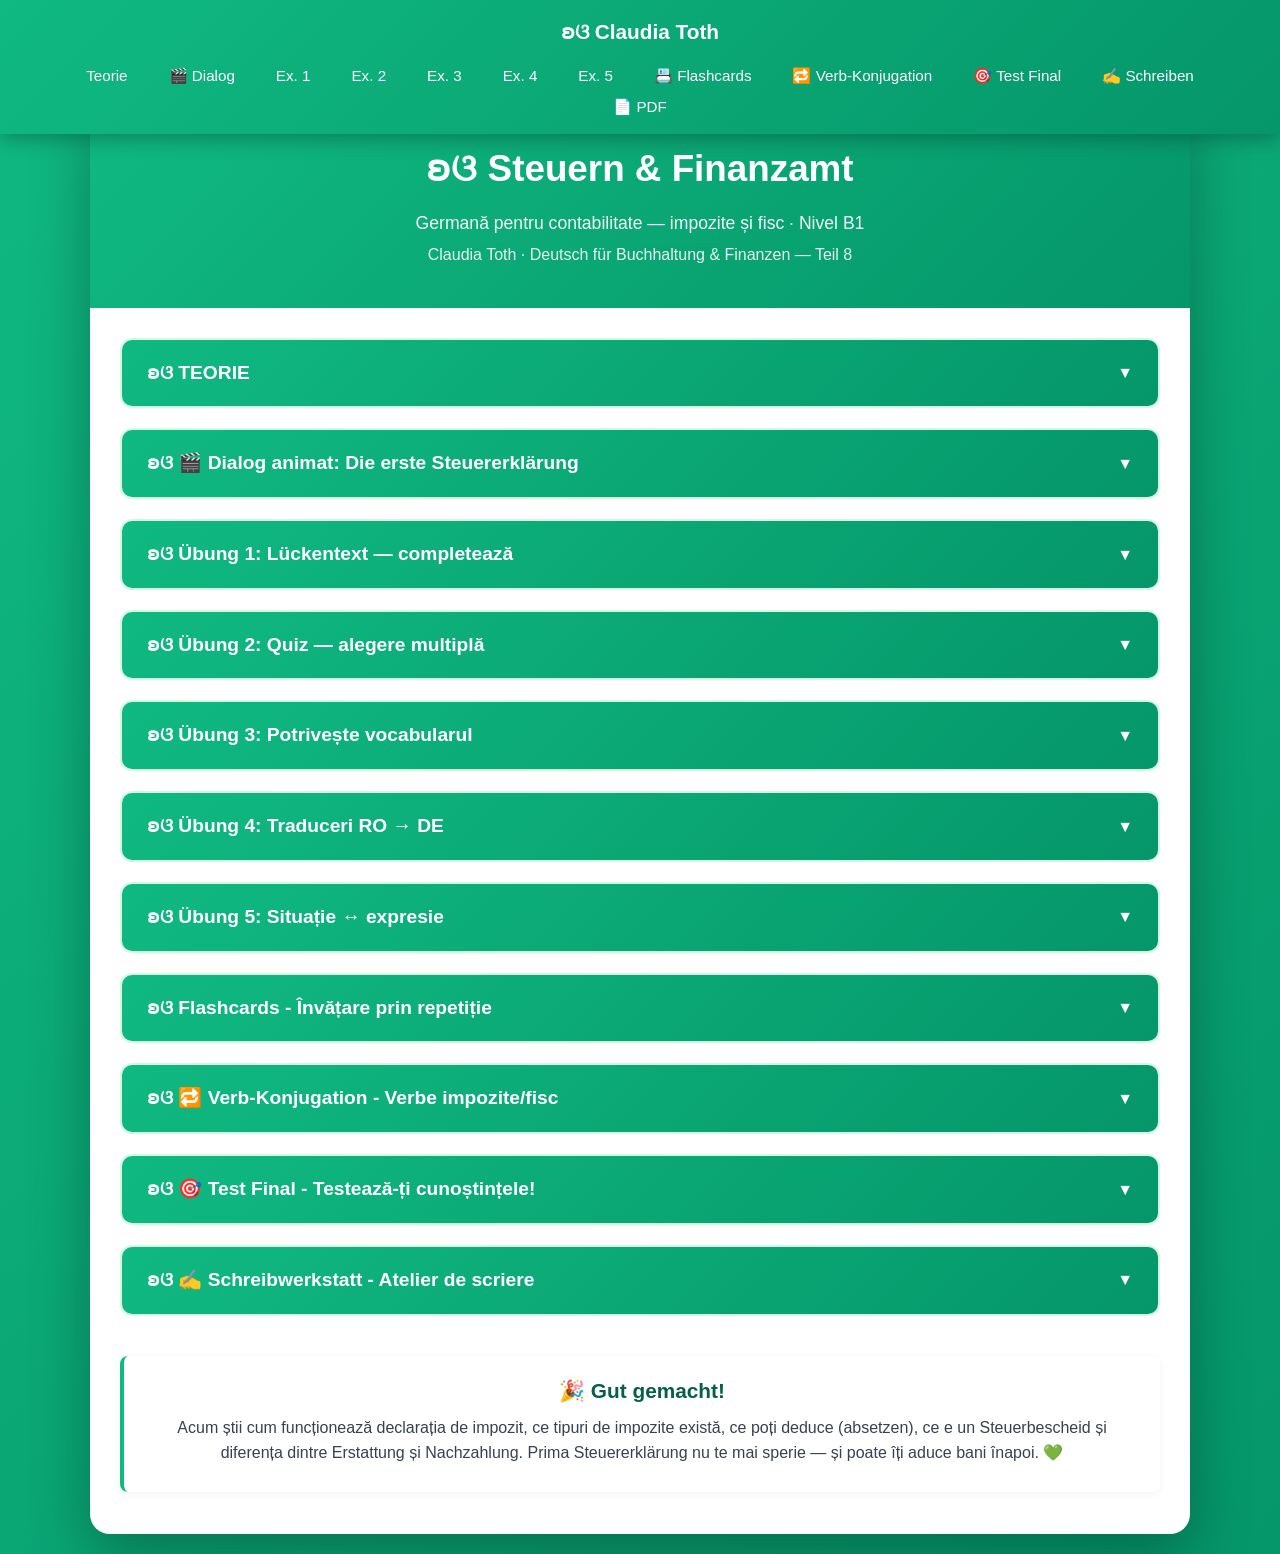
==== index.html @ e0643687 "Buchhaltung Teil 8 — Steuern & Finanzamt (B1) Impozite și fisc: Steuererklärung, Einkommensteuer, Um" ====
<!DOCTYPE html>
<html lang="ro">
<head>
    <meta charset="UTF-8">
    <meta name="robots" content="noindex, nofollow">
    <meta name="viewport" content="width=device-width, initial-scale=1.0">
    <title>Steuern & Finanzamt — germană pentru contabilitate · B1</title>
    <meta property="og:title" content="Buchhaltung Teil 8 — Steuern & Finanzamt">
    <meta property="og:description" content="Germană pentru impozite și fisc: Steuererklärung, Einkommensteuer, Steuerbescheid, Erstattung/Nachzahlung, absetzen + dialog animat la consilierul fiscal. Nivel B1.">
    <meta property="og:type" content="website">
    <link rel="stylesheet" href="styles.css">
</head>
<body>
    <nav class="navbar">
        <a href="#top" class="navbar-logo">ʚଓ Claudia Toth</a>
        <ul class="navbar-menu">
            <li><a href="#teorie" onclick="openSection(0)">Teorie</a></li>
            <li><a href="#dialog" onclick="openSection(1)">🎬 Dialog</a></li>
            <li><a href="#ex1" onclick="openSection(2)">Ex. 1</a></li>
            <li><a href="#ex2" onclick="openSection(3)">Ex. 2</a></li>
            <li><a href="#ex3" onclick="openSection(4)">Ex. 3</a></li>
            <li><a href="#ex4" onclick="openSection(5)">Ex. 4</a></li>
            <li><a href="#ex5" onclick="openSection(6)">Ex. 5</a></li>
            <li><a href="#flashcards" onclick="openSection(7)">📇 Flashcards</a></li>
            <li><a href="#verbs" onclick="openSection(8)">🔁 Verb-Konjugation</a></li>
            <li><a href="#final-test" onclick="openSection(9)">🎯 Test Final</a></li>
            <li><a href="#schreiben" onclick="openSection(10)">✍️ Schreiben</a></li>
            <li><a href="curs-buchhaltung-8-steuern-finanzamt.pdf" download>📄 PDF</a></li>
        </ul>
    </nav>

    <div class="container" id="top">
        <div class="header">
            <h1>ʚଓ Steuern & Finanzamt</h1>
            <p class="subtitle">Germană pentru contabilitate — impozite și fisc · Nivel B1</p>
            <p>Claudia Toth · Deutsch für Buchhaltung & Finanzen — Teil 8</p>
        </div>

        <div class="content">
            <div class="section" id="teorie">
                <div class="section-header" onclick="toggleMainSection(0)"><h3>ʚଓ TEORIE</h3><span class="arrow">▼</span></div>
                <div class="section-content" id="main-section-0"><div id="theory-container"></div></div>
            </div>

            <div class="section" id="dialog">
                <div class="section-header" onclick="toggleMainSection(1)"><h3>ʚଓ 🎬 Dialog animat: Die erste Steuererklärung</h3><span class="arrow">▼</span></div>
                <div class="section-content" id="main-section-1">
                    <p style="margin-bottom:14px;"><em>Apasă ▶️ Pornește. Andreea face prima ei declarație de impozit și merge la consiliera fiscală. Frau Vogel îi explică ce poate deduce și ce urmează. Reascultă orice replică cu 🔁.</em></p>
                    <div id="dialog1-container"></div>
                </div>
            </div>

            <div class="section" id="ex1">
                <div class="section-header" onclick="toggleMainSection(2)"><h3>ʚଓ Übung 1: Lückentext — completează</h3><span class="arrow">▼</span></div>
                <div class="section-content" id="main-section-2">
                    <div id="ex1-container"></div>
                    <div class="btn-container"><button class="btn btn-check" onclick="checkExercise(1)">✓ Verifica</button><button class="btn btn-reset" onclick="resetExercise(1)">↻ Reseteaza</button></div>
                    <div class="score" id="score-1"></div>
                </div>
            </div>

            <div class="section" id="ex2">
                <div class="section-header" onclick="toggleMainSection(3)"><h3>ʚଓ Übung 2: Quiz — alegere multiplă</h3><span class="arrow">▼</span></div>
                <div class="section-content" id="main-section-3">
                    <div id="ex2-container"></div>
                    <div class="btn-container"><button class="btn btn-check" onclick="checkExercise(2)">✓ Verifica</button><button class="btn btn-reset" onclick="resetExercise(2)">↻ Reseteaza</button></div>
                    <div class="score" id="score-2"></div>
                </div>
            </div>

            <div class="section" id="ex3">
                <div class="section-header" onclick="toggleMainSection(4)"><h3>ʚଓ Übung 3: Potrivește vocabularul</h3><span class="arrow">▼</span></div>
                <div class="section-content" id="main-section-4">
                    <div id="ex3-container"></div>
                    <div class="btn-container"><button class="btn btn-check" onclick="checkExercise(3)">✓ Verifica</button><button class="btn btn-reset" onclick="resetExercise(3)">↻ Reseteaza</button></div>
                    <div class="score" id="score-3"></div>
                </div>
            </div>

            <div class="section" id="ex4">
                <div class="section-header" onclick="toggleMainSection(5)"><h3>ʚଓ Übung 4: Traduceri RO → DE</h3><span class="arrow">▼</span></div>
                <div class="section-content" id="main-section-5">
                    <div id="ex4-container"></div>
                    <div class="btn-container"><button class="btn btn-check" onclick="checkExercise(4)">✓ Verifica</button><button class="btn btn-reset" onclick="resetExercise(4)">↻ Reseteaza</button></div>
                    <div class="score" id="score-4"></div>
                </div>
            </div>

            <div class="section" id="ex5">
                <div class="section-header" onclick="toggleMainSection(6)"><h3>ʚଓ Übung 5: Situație ↔ expresie</h3><span class="arrow">▼</span></div>
                <div class="section-content" id="main-section-6">
                    <div id="ex5-container"></div>
                    <div class="btn-container"><button class="btn btn-check" onclick="checkExercise(5)">✓ Verifica</button><button class="btn btn-reset" onclick="resetExercise(5)">↻ Reseteaza</button></div>
                    <div class="score" id="score-5"></div>
                </div>
            </div>

            <div class="section" id="flashcards">
                <div class="section-header" onclick="toggleMainSection(7)"><h3>ʚଓ Flashcards - Învățare prin repetiție</h3><span class="arrow">▼</span></div>
                <div class="section-content" id="main-section-7"><div id="flashcards-container"></div></div>
            </div>

            <div class="section" id="verbs">
                <div class="section-header" onclick="toggleMainSection(8)"><h3>ʚଓ 🔁 Verb-Konjugation - Verbe impozite/fisc</h3><span class="arrow">▼</span></div>
                <div class="section-content" id="main-section-8"><div id="verbs-container"></div></div>
            </div>

            <div class="section" id="final-test">
                <div class="section-header" onclick="toggleMainSection(9)"><h3>ʚଓ 🎯 Test Final - Testează-ți cunoștințele!</h3><span class="arrow">▼</span></div>
                <div class="section-content" id="main-section-9"><div id="final-test-container"></div></div>
            </div>

            <div class="section" id="schreiben">
                <div class="section-header" onclick="toggleMainSection(10)"><h3>ʚଓ ✍️ Schreibwerkstatt - Atelier de scriere</h3><span class="arrow">▼</span></div>
                <div class="section-content" id="main-section-10">
                    <div class="exercise-instruction">
                        <strong>✍️ Sarcina de scriere:</strong> Scrie un text scurt (aprox. <strong>40-60 de cuvinte</strong>) — descrie cum faci (sau ai face) prima ta declarație de impozit în Germania, sau ce întrebări ai pentru consilierul fiscal. Folosește <strong>minimum 6 cuvinte</strong> din lecție.
                    </div>
                    <div class="theory-box" style="background:#f0fdf4;">
                        <h4>💡 Răspunde la întrebările (Leitfragen):</h4>
                        <ul style="margin:6px 0 0 18px; line-height:1.7;">
                            <li>📝 <strong>Machen Sie eine Steuererklärung?</strong> (Faci o declarație de impozit?)</li>
                            <li>📉 <strong>Was möchten Sie absetzen?</strong> (Ce vrei să deduci? — Fahrtkosten, Fortbildung)</li>
                            <li>📅 <strong>Bis wann ist die Frist?</strong> (Până când e termenul?)</li>
                            <li>💶 <strong>Erwarten Sie eine Erstattung oder eine Nachzahlung?</strong> (Aștepți rambursare sau plată?)</li>
                            <li>👩‍💼 <strong>Brauchen Sie einen Steuerberater?</strong> (Ai nevoie de un consilier fiscal?)</li>
                        </ul>
                    </div>
                    <div class="theory-box" style="background:#fffbeb; border-left:4px solid #f59e0b;">
                        <h4>📝 Model (ca să-ți fie mai ușor):</h4>
                        <p class="de" style="color:#065f46;"><em>Dieses Jahr mache ich zum ersten Mal eine Steuererklärung. Ich möchte die Fahrtkosten zur Arbeit und eine Fortbildung von der Steuer absetzen. Dafür habe ich alle Belege gesammelt. Die Frist ist der 31. Juli. Ich gebe die Erklärung beim Finanzamt ab. Ich hoffe, ich bekomme eine Erstattung und keine Nachzahlung. Wenn es kompliziert wird, frage ich einen Steuerberater.</em></p>
                        <p class="ro" style="color:#6b7280; font-style:italic;">(Anul acesta fac pentru prima dată o declarație de impozit. Vreau să deduc costurile de drum la muncă și un curs de perfecționare. Pentru asta am strâns toate documentele. Termenul e 31 iulie. Depun declarația la fisc. Sper să primesc o rambursare și nu o plată suplimentară. Dacă devine complicat, întreb un consilier fiscal.)</p>
                    </div>
                    <div style="text-align:center; margin-top:22px;">
                        <p style="color:#047857; margin-bottom:14px; font-size:1rem;">Când ești gata, trimite-mi textul tău prin formular. Îl citesc și îți dau feedback personalizat. 🦋</p>
                        <a href="https://forms.gle/iBwxTRrkZoEHW1z28" target="_blank" rel="noopener noreferrer" style="display:inline-block; background:#10B981; color:white; padding:14px 32px; border-radius:10px; text-decoration:none; font-weight:bold; font-size:1.05rem; box-shadow:0 2px 6px rgba(16,185,129,0.3);">✍️ Trimite textul tău →</a>
                    </div>
                </div>
            </div>

            <div class="theory-box" style="text-align: center; margin-top: 40px;">
                <p style="font-size: 1.3rem; font-weight: bold; color: #065f46;">🎉 Gut gemacht!</p>
                <p>Acum știi cum funcționează declarația de impozit, ce tipuri de impozite există, ce poți deduce (absetzen), ce e un Steuerbescheid și diferența dintre Erstattung și Nachzahlung. Prima Steuererklärung nu te mai sperie — și poate îți aduce bani înapoi. 💚</p>
            </div>
        </div>
    </div>

    <script src="theory.js"></script>
    <script src="dialogs.js?v=1"></script>
    <script src="exercises.js"></script>
    <script src="flashcards.js"></script>
    <script src="verbs.js"></script>
    <script src="final-test.js"></script>
    <script src="main.js"></script>
</body>
</html>
---- styles.css ----
/* ============================================
   CLAUDIA TOTH - NOMEN-VERB-VERBINDUNGEN
   Design verde profesional · Mobile responsive
   ============================================ */

* {
    margin: 0;
    padding: 0;
    box-sizing: border-box;
}

body {
    font-family: 'Segoe UI', Tahoma, Geneva, Verdana, sans-serif;
    background: linear-gradient(135deg, #10b981 0%, #059669 100%);
    line-height: 1.6;
    padding: 0;
    padding-top: 80px;
    min-height: 100vh;
    color: #374151;
}

/* ============================================
   NAVIGATION BAR
   ============================================ */
.navbar {
    position: fixed;
    top: 0;
    left: 0;
    right: 0;
    background: linear-gradient(135deg, #10b981 0%, #059669 100%);
    padding: 15px 30px;
    box-shadow: 0 4px 20px rgba(0,0,0,0.3);
    z-index: 1000;
    display: flex;
    flex-direction: column;
    gap: 15px;
    align-items: center;
    justify-content: center;
}

.navbar-logo {
    color: white;
    font-size: 1.3rem;
    font-weight: bold;
    text-decoration: none;
}

.navbar-menu {
    display: flex;
    gap: 5px;
    list-style: none;
    align-items: center;
    flex-wrap: wrap;
    justify-content: center;
}

.navbar-menu a {
    color: white;
    text-decoration: none;
    padding: 10px 18px;
    border-radius: 8px;
    transition: all 0.3s;
    font-size: 0.95rem;
    font-weight: 500;
}

.navbar-menu a:hover {
    background: rgba(255,255,255,0.2);
    transform: translateY(-2px);
}

/* ============================================
   CONTAINER PRINCIPAL
   ============================================ */
.container {
    max-width: 1100px;
    margin: 20px auto;
    background: white;
    border-radius: 20px;
    box-shadow: 0 20px 60px rgba(0,0,0,0.3);
    overflow: hidden;
}

.header {
    background: linear-gradient(135deg, #10b981 0%, #059669 100%);
    color: white;
    padding: 40px 30px;
    text-align: center;
}

.header h1 {
    font-size: 2.3rem;
    margin-bottom: 10px;
}

.header .subtitle {
    font-size: 1.1rem;
    opacity: 0.95;
    margin-bottom: 5px;
}

.header p {
    font-size: 1rem;
    opacity: 0.9;
}

.content {
    padding: 30px;
}

/* ============================================
   SECȚIUNI (Teorie + Exerciții)
   ============================================ */
.section {
    margin-bottom: 20px;
    scroll-margin-top: 100px;
    border-radius: 12px;
    overflow: hidden;
    border: 2px solid #d1fae5;
}

.section-header {
    background: linear-gradient(135deg, #10b981 0%, #059669 100%);
    color: white;
    padding: 18px 25px;
    cursor: pointer;
    display: flex;
    justify-content: space-between;
    align-items: center;
    transition: all 0.3s;
}

.section-header:hover {
    background: linear-gradient(135deg, #059669 0%, #047857 100%);
}

.section-header h3 {
    font-size: 1.2rem;
}

.arrow {
    transition: transform 0.3s;
    font-size: 1rem;
}

.arrow.rotated {
    transform: rotate(180deg);
}

.section-content {
    display: none;
    padding: 25px;
    background: #f0fdf4;
}

.section-content.active {
    display: block;
    animation: fadeIn 0.4s ease-in-out;
}

@keyframes fadeIn {
    from { opacity: 0; transform: translateY(-5px); }
    to { opacity: 1; transform: translateY(0); }
}

/* ============================================
   SUB-SECȚIUNI (în Teorie)
   ============================================ */
.sub-section {
    margin-bottom: 12px;
    border-radius: 10px;
    overflow: hidden;
    border: 1px solid #a7f3d0;
    background: white;
}

.sub-section-header {
    background: #d1fae5;
    color: #065f46;
    padding: 12px 18px;
    cursor: pointer;
    display: flex;
    justify-content: space-between;
    align-items: center;
    font-weight: 600;
    transition: background 0.3s;
    gap: 10px;
}

.sub-section-header > span:first-child {
    flex: 1;
}

.sub-section-header:hover {
    background: #a7f3d0;
}

/* ============================================
   AUDIO PLAYER (Play / Stop la fiecare subtitlu)
   ============================================ */
.audio-player {
    display: flex;
    align-items: center;
}

.audio-btn {
    background: #10b981;
    color: white;
    border: none;
    width: 36px;
    height: 36px;
    border-radius: 50%;
    cursor: pointer;
    font-size: 0.9rem;
    transition: all 0.3s;
    display: flex;
    align-items: center;
    justify-content: center;
    padding: 0;
    box-shadow: 0 2px 6px rgba(16, 185, 129, 0.3);
}

.audio-btn:hover {
    background: #059669;
    transform: scale(1.1);
    box-shadow: 0 4px 10px rgba(16, 185, 129, 0.5);
}

.audio-btn:active {
    transform: scale(0.95);
}

.lesson-audio {
    display: flex;
    align-items: center;
    gap: 12px;
    margin-bottom: 18px;
    padding: 10px 14px;
    background: #f0fdf4;
    border-left: 4px solid #10b981;
    border-radius: 6px;
}

.lesson-audio-label {
    color: #065f46;
    font-weight: 600;
    font-size: 0.95rem;
}

.sub-arrow {
    transition: transform 0.3s;
}

.sub-arrow.rotated {
    transform: rotate(180deg);
}

.sub-section-content {
    display: none;
    padding: 18px;
    background: white;
}

.sub-section-content.active {
    display: block;
}

/* ============================================
   THEORY BOX
   ============================================ */
.theory-box {
    background: white;
    border-left: 4px solid #10b981;
    padding: 18px 22px;
    margin: 12px 0;
    border-radius: 8px;
    box-shadow: 0 2px 8px rgba(0,0,0,0.05);
}

.theory-box h4 {
    color: #065f46;
    margin-bottom: 10px;
    font-size: 1.1rem;
}

.theory-box p {
    margin-bottom: 8px;
}

.theory-box ul {
    margin-left: 20px;
    margin-top: 8px;
}

.theory-box li {
    margin-bottom: 6px;
}

/* Exemple în context */
.example-box {
    background: #ecfdf5;
    border: 1px dashed #10b981;
    padding: 12px 16px;
    border-radius: 8px;
    margin: 10px 0;
    font-style: italic;
}

.example-box .de {
    color: #065f46;
    font-weight: 600;
    font-style: normal;
}

.example-box .ro {
    color: #6b7280;
    font-size: 0.95rem;
    margin-top: 4px;
}

/* Tabele teorie */
.theory-table {
    width: 100%;
    border-collapse: collapse;
    margin: 12px 0;
    background: white;
    border-radius: 8px;
    overflow: hidden;
    box-shadow: 0 2px 6px rgba(0,0,0,0.05);
}

.theory-table th {
    background: #10b981;
    color: white;
    padding: 12px;
    text-align: left;
    font-weight: 600;
}

.theory-table td {
    padding: 10px 12px;
    border-bottom: 1px solid #d1fae5;
}

.theory-table tr:last-child td {
    border-bottom: none;
}

.theory-table tr:nth-child(even) {
    background: #f0fdf4;
}

.theory-table .verb {
    color: #059669;
    font-weight: bold;
}

.theory-table .nomen {
    color: #065f46;
    font-weight: 600;
}

.theory-table .ro-text {
    color: #6b7280;
    font-style: italic;
    font-size: 0.95rem;
}

/* ============================================
   EXERCIȚII
   ============================================ */
.exercise-instruction {
    background: #fffbeb;
    border-left: 4px solid #f59e0b;
    padding: 12px 18px;
    margin-bottom: 18px;
    border-radius: 8px;
    color: #78350f;
}

.exercise-item {
    background: white;
    padding: 15px 18px;
    margin-bottom: 12px;
    border-radius: 10px;
    display: flex;
    align-items: flex-start;
    gap: 12px;
    flex-wrap: wrap;
    box-shadow: 0 2px 6px rgba(0,0,0,0.05);
}

.exercise-number {
    background: #10b981;
    color: white;
    width: 30px;
    height: 30px;
    border-radius: 50%;
    display: flex;
    align-items: center;
    justify-content: center;
    font-weight: bold;
    flex-shrink: 0;
    font-size: 0.9rem;
}

.input-group {
    flex: 1;
    min-width: 200px;
    display: flex;
    flex-direction: column;
    gap: 6px;
}

.input-group label {
    color: #374151;
    font-size: 1rem;
    line-height: 1.5;
}

.input-group .nomen-highlight {
    color: #065f46;
    font-weight: bold;
    background: #d1fae5;
    padding: 2px 8px;
    border-radius: 5px;
}

.input-group input[type="text"],
.input-group select {
    padding: 10px 14px;
    border: 2px solid #d1fae5;
    border-radius: 8px;
    font-size: 1rem;
    font-family: inherit;
    transition: all 0.3s;
    background: white;
}

.input-group input[type="text"]:focus,
.input-group select:focus {
    outline: none;
    border-color: #10b981;
    box-shadow: 0 0 0 3px rgba(16, 185, 129, 0.15);
}

/* Multiple choice */
.mc-options {
    display: flex;
    flex-direction: column;
    gap: 8px;
    margin-top: 8px;
}

.mc-option {
    display: flex;
    align-items: center;
    gap: 10px;
    padding: 8px 12px;
    border-radius: 8px;
    transition: background 0.2s;
    cursor: pointer;
}

.mc-option:hover {
    background: #f0fdf4;
}

.mc-option input[type="radio"] {
    cursor: pointer;
    width: 18px;
    height: 18px;
    accent-color: #10b981;
}

.mc-option label {
    cursor: pointer;
    flex: 1;
}

/* Feedback */
.feedback {
    width: 100%;
    margin-top: 8px;
    padding: 0;
    font-size: 0.95rem;
    border-radius: 6px;
    transition: all 0.3s;
}

.feedback.correct {
    background: #d1fae5;
    color: #065f46;
    padding: 10px 14px;
    border-left: 3px solid #10b981;
}

.feedback.incorrect {
    background: #fee2e2;
    color: #991b1b;
    padding: 10px 14px;
    border-left: 3px solid #ef4444;
}

.feedback.correct::before {
    content: "✓ Richtig! ";
    font-weight: bold;
}

.feedback.incorrect::before {
    content: "✗ Falsch. ";
    font-weight: bold;
}

/* ============================================
   BUTOANE
   ============================================ */
.btn-container {
    display: flex;
    gap: 15px;
    justify-content: center;
    margin: 30px 0;
    flex-wrap: wrap;
}

.btn {
    padding: 14px 32px;
    border: none;
    border-radius: 10px;
    font-size: 1rem;
    font-weight: 600;
    cursor: pointer;
    transition: all 0.3s;
    font-family: inherit;
}

.btn-check {
    background: linear-gradient(135deg, #10b981 0%, #059669 100%);
    color: white;
}

.btn-check:hover {
    transform: translateY(-2px);
    box-shadow: 0 8px 20px rgba(16, 185, 129, 0.4);
}

.btn-reset {
    background: #6b7280;
    color: white;
}

.btn-reset:hover {
    background: #4b5563;
    transform: translateY(-2px);
    box-shadow: 0 8px 20px rgba(107, 114, 128, 0.4);
}

/* ============================================
   SCOR
   ============================================ */
.score {
    display: none;
    background: linear-gradient(135deg, #10b981 0%, #059669 100%);
    color: white;
    padding: 25px;
    border-radius: 12px;
    text-align: center;
    margin: 20px 0;
    scroll-margin-top: 100px;
}

.score.show {
    display: block;
    animation: fadeIn 0.5s;
}

.score-value {
    font-size: 2rem;
    font-weight: bold;
    margin-bottom: 10px;
}

.score-message {
    font-size: 1.1rem;
}

/* ============================================
   FLASHCARDS
   ============================================ */
.flashcard-counter {
    text-align: center;
    margin-bottom: 15px;
    color: #065f46;
    font-weight: 600;
}

.flashcard {
    background: white;
    border-radius: 16px;
    padding: 50px 30px;
    min-height: 220px;
    display: flex;
    align-items: center;
    justify-content: center;
    text-align: center;
    cursor: pointer;
    box-shadow: 0 4px 15px rgba(0,0,0,0.1);
    transition: transform 0.3s;
    position: relative;
    border: 3px solid #10b981;
}

.flashcard:hover {
    transform: scale(1.02);
}

.flashcard-content {
    width: 100%;
}

.flashcard .de {
    font-size: 1.8rem;
    color: #065f46;
    font-weight: bold;
    margin-bottom: 10px;
}

.flashcard .ro {
    font-size: 1.2rem;
    color: #6b7280;
    font-style: italic;
    display: none;
}

.flashcard.flipped .ro {
    display: block;
    animation: fadeIn 0.3s;
}

.flashcard-hint {
    position: absolute;
    bottom: 12px;
    left: 0;
    right: 0;
    color: #9ca3af;
    font-size: 0.85rem;
}

.flashcard-audio-btn {
    position: absolute;
    top: 15px;
    right: 15px;
    background: #10b981;
    color: white;
    border: none;
    width: 40px;
    height: 40px;
    border-radius: 50%;
    font-size: 1.2rem;
    cursor: pointer;
    transition: all 0.3s;
    display: flex;
    align-items: center;
    justify-content: center;
}

.flashcard-audio-btn:hover {
    background: #059669;
    transform: scale(1.1);
}

.flashcard-controls {
    display: flex;
    justify-content: space-between;
    gap: 15px;
    margin-top: 20px;
}

.flashcard-btn {
    flex: 1;
    background: linear-gradient(135deg, #10b981 0%, #059669 100%);
    color: white;
    padding: 12px;
    border: none;
    border-radius: 8px;
    cursor: pointer;
    font-size: 1rem;
    font-weight: 600;
    transition: all 0.3s;
    font-family: inherit;
}

.flashcard-btn:hover {
    transform: translateY(-2px);
    box-shadow: 0 4px 12px rgba(16, 185, 129, 0.4);
}

.flashcard-btn:disabled {
    background: #d1d5db;
    cursor: not-allowed;
    transform: none;
    box-shadow: none;
}

/* ============================================
   MOBILE RESPONSIVE
   ============================================ */
@media (max-width: 768px) {
    body {
        padding: 0;
        padding-top: 140px;
    }

    .navbar {
        padding: 15px;
    }

    .navbar-menu a {
        padding: 8px 12px;
        font-size: 0.85rem;
    }

    .container {
        margin: 10px;
        border-radius: 12px;
    }

    .header h1 {
        font-size: 1.6rem;
    }

    .header .subtitle {
        font-size: 0.95rem;
    }

    .content {
        padding: 15px;
    }

    .section-header h3 {
        font-size: 1rem;
    }

    .exercise-item {
        padding: 12px;
    }

    .input-group {
        min-width: 100%;
    }

    .btn {
        padding: 12px 24px;
        font-size: 0.95rem;
    }

    .flashcard {
        padding: 35px 20px;
        min-height: 180px;
    }

    .flashcard .de {
        font-size: 1.4rem;
    }

    .flashcard .ro {
        font-size: 1rem;
    }

    .theory-table,
    .grammar-table {
        font-size: 0.9rem;
        display: block;
        overflow-x: auto;
        white-space: nowrap;
        -webkit-overflow-scrolling: touch;
        max-width: 100%;
        scrollbar-width: thin;
        scrollbar-color: #f59e0b #fef3c7;
        background-image: linear-gradient(to right, transparent calc(100% - 32px), rgba(245, 158, 11, 0.28) 100%);
        background-attachment: local;
        background-repeat: no-repeat;
    }

    .theory-table::-webkit-scrollbar,
    .grammar-table::-webkit-scrollbar {
        height: 6px;
    }
    .theory-table::-webkit-scrollbar-track,
    .grammar-table::-webkit-scrollbar-track {
        background: #fef3c7;
        border-radius: 3px;
    }
    .theory-table::-webkit-scrollbar-thumb,
    .grammar-table::-webkit-scrollbar-thumb {
        background: #f59e0b;
        border-radius: 3px;
    }

    .theory-table::before,
    .grammar-table::before {
        content: '👈 Glisează lateral pentru toate coloanele 👉';
        display: block;
        background: #fef3c7;
        color: #92400e;
        padding: 6px 10px;
        font-size: 0.72rem;
        text-align: center;
        font-style: italic;
        border-radius: 6px 6px 0 0;
        white-space: nowrap;
        border-bottom: 1px solid #f59e0b;
        position: sticky;
        left: 0;
    }

    .theory-table th,
    .theory-table td,
    .grammar-table th,
    .grammar-table td {
        padding: 8px;
    }
}

/* ============================================
   TRADUCERI ROMÂNĂ sub fiecare propoziție germană
   Permanent vizibile sub tabelele de teorie
   ============================================ */
.ro-translation {
    display: inline-block;
    color: #6b7280;
    font-style: italic;
    font-size: 0.88rem;
    font-weight: normal;
    line-height: 1.4;
    margin-top: 4px;
    padding-left: 8px;
    border-left: 2px solid #fcd34d;
}

/* ============================================
   TEST FINAL - Wizard Style
   ============================================ */

/* Intro section */
.test-intro {
    background: white;
    padding: 30px;
    border-radius: 12px;
    text-align: center;
    box-shadow: 0 2px 8px rgba(0,0,0,0.05);
}

.test-intro h3 {
    color: #065f46;
    font-size: 1.5rem;
    margin-bottom: 15px;
}

.test-intro p {
    color: #374151;
    margin-bottom: 15px;
}

.test-info-list {
    list-style: none;
    padding: 0;
    margin: 20px auto;
    max-width: 500px;
    text-align: left;
}

.test-info-list li {
    padding: 8px 0;
    color: #374151;
}

.btn-large {
    padding: 16px 40px !important;
    font-size: 1.1rem !important;
    margin-top: 15px;
}

/* Wizard - container principal */
.test-wizard {
    background: white;
    padding: 30px;
    border-radius: 12px;
    box-shadow: 0 2px 8px rgba(0,0,0,0.05);
}

/* Progress bar */
.test-progress {
    margin-bottom: 25px;
}

.test-progress-info {
    display: flex;
    justify-content: space-between;
    margin-bottom: 10px;
    font-weight: 600;
    color: #065f46;
    flex-wrap: wrap;
    gap: 10px;
}

.test-progress-bar {
    height: 12px;
    background: #d1fae5;
    border-radius: 6px;
    overflow: hidden;
}

.test-progress-fill {
    height: 100%;
    background: linear-gradient(90deg, #10b981 0%, #059669 100%);
    transition: width 0.4s ease;
    border-radius: 6px;
    box-shadow: 0 0 8px rgba(16, 185, 129, 0.4);
}

/* Întrebarea curentă */
.test-question {
    background: #f0fdf4;
    padding: 25px;
    border-radius: 10px;
    margin-bottom: 20px;
    border: 2px solid #d1fae5;
}

.test-question-label {
    color: #065f46;
    font-weight: 600;
    font-size: 1.05rem;
    margin-bottom: 15px;
}

.test-question-content {
    font-size: 1.15rem;
    color: #374151;
    line-height: 1.8;
    margin-bottom: 12px;
}

.test-blank {
    background: #fef3c7;
    padding: 4px 16px;
    border-radius: 6px;
    border: 2px dashed #f59e0b;
    color: #78350f;
    font-weight: bold;
    margin-right: 8px;
}

.test-translation {
    display: block;
    color: #6b7280;
    font-style: italic;
    margin: 10px 0;
    font-size: 0.95rem;
}

.test-ro-text {
    background: #fff7ed;
    padding: 15px;
    border-radius: 8px;
    border-left: 4px solid #f59e0b;
    color: #78350f;
    font-weight: 500;
}

.test-input {
    width: 100%;
    padding: 12px 16px;
    border: 2px solid #d1fae5;
    border-radius: 8px;
    font-size: 1.05rem;
    font-family: inherit;
    transition: all 0.3s;
    background: white;
    margin-top: 10px;
}

.test-input:focus {
    outline: none;
    border-color: #10b981;
    box-shadow: 0 0 0 3px rgba(16, 185, 129, 0.15);
}

.test-mc {
    margin-top: 15px;
}

.test-mc .mc-option {
    background: white;
    padding: 12px 16px;
    border-radius: 8px;
    margin-bottom: 8px;
    border: 2px solid #d1fae5;
    transition: all 0.2s;
}

.test-mc .mc-option:hover {
    border-color: #10b981;
    background: #f0fdf4;
}

/* Controale wizard */
.test-controls {
    display: flex;
    gap: 12px;
    justify-content: space-between;
    margin-top: 25px;
    flex-wrap: wrap;
}

.btn-secondary {
    background: #6b7280;
    color: white;
}

.btn-secondary:hover {
    background: #4b5563;
    transform: translateY(-2px);
    box-shadow: 0 4px 12px rgba(107, 114, 128, 0.4);
}

.btn:disabled {
    opacity: 0.5;
    cursor: not-allowed;
    transform: none !important;
    box-shadow: none !important;
}

/* Buton ÎNAPOI LA TEORIE */
.btn-back {
    background: linear-gradient(135deg, #6366f1 0%, #4f46e5 100%);
    color: white;
}

.btn-back:hover {
    transform: translateY(-2px);
    box-shadow: 0 8px 20px rgba(99, 102, 241, 0.4);
}

.test-back-top {
    margin-bottom: 20px;
}

/* REZULTATE */
.test-results {
    background: white;
    padding: 30px;
    border-radius: 12px;
    box-shadow: 0 2px 8px rgba(0,0,0,0.05);
}

.test-result-card {
    text-align: center;
    padding: 30px;
    border-radius: 16px;
    margin-bottom: 25px;
}

.test-result-card.passed {
    background: linear-gradient(135deg, #10b981 0%, #059669 100%);
    color: white;
}

.test-result-card.failed {
    background: linear-gradient(135deg, #ef4444 0%, #dc2626 100%);
    color: white;
}

.test-result-emoji {
    font-size: 4rem;
    margin-bottom: 10px;
}

.test-result-badge {
    font-size: 1.3rem;
    font-weight: bold;
    letter-spacing: 2px;
    margin-bottom: 15px;
    opacity: 0.95;
}

.test-result-score {
    font-size: 3rem;
    font-weight: bold;
    margin-bottom: 5px;
}

.test-result-percentage {
    font-size: 2.5rem;
    font-weight: bold;
    margin-bottom: 20px;
    opacity: 0.9;
}

.test-result-message {
    font-size: 1rem;
    line-height: 1.6;
    max-width: 550px;
    margin: 0 auto;
    padding: 0 15px;
}

.pass-mark, .fail-mark {
    margin-top: 20px;
    padding: 12px;
    background: rgba(255,255,255,0.2);
    border-radius: 8px;
    font-weight: 600;
    font-size: 0.95rem;
}

/* Stats categorii */
.test-stats {
    background: #f0fdf4;
    padding: 20px;
    border-radius: 10px;
    margin-bottom: 20px;
    border-left: 4px solid #10b981;
}

.test-stats h4 {
    color: #065f46;
    margin-bottom: 12px;
}

.test-stats ul {
    list-style: none;
    padding: 0;
}

.test-stats li {
    padding: 8px 0;
    border-bottom: 1px solid #d1fae5;
    color: #374151;
}

.test-stats li:last-child {
    border-bottom: none;
}

/* Greșeli */
.test-mistakes {
    background: #fef2f2;
    padding: 20px;
    border-radius: 10px;
    margin-bottom: 20px;
    border-left: 4px solid #ef4444;
}

.test-mistakes h4 {
    color: #991b1b;
    margin-bottom: 15px;
}

.mistake-item {
    background: white;
    padding: 12px 15px;
    border-radius: 8px;
    margin-bottom: 10px;
    line-height: 1.6;
}

/* Acțiuni finale */
.test-final-actions {
    display: flex;
    gap: 15px;
    justify-content: center;
    flex-wrap: wrap;
    margin-top: 25px;
}

/* Mobile responsive pentru test */
@media (max-width: 768px) {
    .test-intro,
    .test-wizard,
    .test-results {
        padding: 20px 15px;
    }
    
    .test-question {
        padding: 18px 15px;
    }
    
    .test-question-content {
        font-size: 1rem;
    }
    
    .test-result-emoji {
        font-size: 3rem;
    }
    
    .test-result-score {
        font-size: 2.2rem;
    }
    
    .test-result-percentage {
        font-size: 1.8rem;
    }
    
    .test-controls {
        flex-direction: column;
    }

    .test-controls .btn {
        width: 100%;
    }
}

/* ============================================
   EX1 - CLICK-MATCH (DE ↔ RO)
   ============================================ */
.dm-board {
    display: grid;
    grid-template-columns: 1fr 1fr;
    gap: 18px;
    margin: 15px 0;
}

.dm-col {
    background: white;
    padding: 14px;
    border-radius: 10px;
    box-shadow: 0 2px 6px rgba(0,0,0,0.05);
    display: flex;
    flex-direction: column;
    gap: 8px;
}

.dm-col-title {
    color: #065f46;
    font-weight: bold;
    margin-bottom: 6px;
    text-align: center;
    font-size: 1rem;
    padding-bottom: 8px;
    border-bottom: 2px solid #d1fae5;
}

.dm-tile {
    padding: 10px 14px;
    background: #f0fdf4;
    border: 2px solid #d1fae5;
    border-radius: 8px;
    cursor: pointer;
    transition: all 0.2s;
    font-weight: 500;
    color: #065f46;
    text-align: center;
}

.dm-tile:hover {
    background: #d1fae5;
    border-color: #10b981;
    transform: translateY(-1px);
}

.dm-tile.dm-selected {
    background: #fef3c7;
    border-color: #f59e0b;
    color: #78350f;
}

.dm-tile.dm-correct {
    background: #d1fae5;
    border-color: #10b981;
    color: #065f46;
    cursor: default;
    opacity: 0.7;
}

.dm-tile.dm-wrong {
    background: #fee2e2;
    border-color: #ef4444;
    color: #991b1b;
    animation: shake 0.4s;
}

.dm-status {
    text-align: center;
    margin-top: 12px;
    padding: 10px;
    background: #fffbeb;
    border-radius: 8px;
    color: #78350f;
    font-weight: 600;
    border-left: 4px solid #f59e0b;
}

@keyframes shake {
    0%, 100% { transform: translateX(0); }
    25% { transform: translateX(-5px); }
    75% { transform: translateX(5px); }
}

/* ============================================
   EX2 - SORT 5 COLOANE
   ============================================ */
.sort-pool {
    display: flex;
    flex-wrap: wrap;
    gap: 8px;
    padding: 14px;
    background: white;
    border: 2px dashed #10b981;
    border-radius: 10px;
    margin: 15px 0;
    min-height: 60px;
}

.sort-tile {
    padding: 8px 14px;
    background: #f0fdf4;
    border: 2px solid #d1fae5;
    border-radius: 8px;
    cursor: pointer;
    transition: all 0.2s;
    font-weight: 500;
    color: #065f46;
    user-select: none;
}

.sort-tile:hover {
    background: #d1fae5;
    border-color: #10b981;
}

.sort-tile.sort-selected {
    background: #fef3c7;
    border-color: #f59e0b;
    color: #78350f;
}

.sort-tile.sort-wrong {
    background: #fee2e2;
    border-color: #ef4444;
    color: #991b1b;
    animation: shake 0.4s;
}

.sort-tile.sort-placed {
    background: #d1fae5;
    border-color: #10b981;
    color: #065f46;
    cursor: default;
}

.sort-cols {
    display: grid;
    grid-template-columns: repeat(5, 1fr);
    gap: 10px;
    margin-top: 12px;
}

.sort-col {
    background: white;
    border: 2px solid #d1fae5;
    border-radius: 10px;
    padding: 10px;
    cursor: pointer;
    min-height: 140px;
    transition: all 0.2s;
}

.sort-col:hover {
    border-color: #10b981;
    background: #f0fdf4;
}

.sort-col-title {
    text-align: center;
    font-weight: bold;
    color: white;
    background: linear-gradient(135deg, #10b981 0%, #059669 100%);
    padding: 6px 10px;
    border-radius: 6px;
    margin-bottom: 8px;
    font-size: 1rem;
}

.sort-col-body {
    display: flex;
    flex-direction: column;
    gap: 6px;
}

/* ============================================
   EX3 - SATZBAU KLAMMER (click-to-build)
   ============================================ */
.satzbau-item {
    background: white;
    padding: 15px 18px;
    margin-bottom: 12px;
    border-radius: 10px;
    display: flex;
    align-items: flex-start;
    gap: 12px;
    box-shadow: 0 2px 6px rgba(0,0,0,0.05);
}

.satzbau-answer {
    min-height: 50px;
    padding: 12px;
    background: #fffbeb;
    border: 2px dashed #f59e0b;
    border-radius: 8px;
    margin: 8px 0;
    display: flex;
    flex-wrap: wrap;
    gap: 6px;
    align-items: center;
}

.satzbau-answer-placeholder {
    color: #9ca3af;
    font-style: italic;
    font-size: 0.95rem;
}

.satzbau-pool {
    display: flex;
    flex-wrap: wrap;
    gap: 8px;
    padding: 10px;
    background: #f0fdf4;
    border-radius: 8px;
    margin-top: 8px;
}

.satzbau-word {
    padding: 8px 14px;
    background: white;
    border: 2px solid #d1fae5;
    border-radius: 8px;
    cursor: pointer;
    transition: all 0.2s;
    font-weight: 500;
    color: #065f46;
    user-select: none;
}

.satzbau-word:hover {
    background: #d1fae5;
    border-color: #10b981;
    transform: translateY(-1px);
}

.satzbau-word.satzbau-used {
    background: #f3f4f6;
    color: #d1d5db;
    border-color: #e5e7eb;
    cursor: not-allowed;
    opacity: 0.5;
}

.satzbau-picked {
    padding: 6px 12px;
    background: #10b981;
    color: white;
    border-radius: 6px;
    cursor: pointer;
    font-weight: 500;
    transition: all 0.2s;
}

.satzbau-picked:hover {
    background: #ef4444;
}

/* ============================================
   EX4 - AUDIO DICTATION
   ============================================ */
.dict-play-btn {
    background: linear-gradient(135deg, #10b981 0%, #059669 100%);
    color: white;
    border: none;
    padding: 8px 16px;
    border-radius: 8px;
    cursor: pointer;
    font-weight: 600;
    font-family: inherit;
    transition: all 0.2s;
    font-size: 0.95rem;
}

.dict-play-btn:hover {
    transform: translateY(-1px);
    box-shadow: 0 4px 10px rgba(16, 185, 129, 0.4);
}

/* ============================================
   EX5 - FIND-THE-MISTAKE
   ============================================ */
.mistake-options {
    display: flex;
    flex-direction: column;
    gap: 8px;
    margin-top: 8px;
}

.mistake-opt {
    padding: 10px 14px;
    background: white;
    border: 2px solid #d1fae5;
    border-radius: 8px;
    cursor: pointer;
    transition: all 0.2s;
    color: #374151;
}

.mistake-opt:hover {
    border-color: #10b981;
    background: #f0fdf4;
}

.mistake-opt.mistake-picked {
    border-color: #f59e0b;
    background: #fef3c7;
    color: #78350f;
    font-weight: 600;
}

.mistake-opt-letter {
    font-weight: bold;
    color: #065f46;
    margin-right: 6px;
}

/* ============================================
   MOBILE pentru widgeturile interactive
   ============================================ */
@media (max-width: 768px) {
    .dm-board {
        grid-template-columns: 1fr;
        gap: 12px;
    }
    .sort-cols {
        grid-template-columns: repeat(2, 1fr);
    }
    .sort-col {
        min-height: 100px;
    }
    .satzbau-item {
        flex-direction: column;
        padding: 12px;
    }
}

/* ============================================
   PDF — footer @page + secțiuni EXPANDATE la print
   ⚠️ NU se schimbă interfața web. Doar la PRINT secțiunile colapsabile
   se deschid, ca PDF-ul să conțină MATERIA, nu doar header-ele.
   ============================================ */
@page {
    size: A4;
    margin: 18mm 14mm 22mm 14mm;
    @bottom-left { content: "ʚଓ © 2026 Claudia Toth"; font-size: 9pt; color: #065f46; }
    @bottom-right { content: "pag. " counter(page) " / " counter(pages); font-size: 9pt; color: #6b7280; }
}

@media print {
    /* Forțează TOATE secțiunile + sub-secțiunile deschise → PDF cu materia completă */
    .section-content { display: block !important; }
    .sub-section-content { display: block !important; }
    /* Ascunde decorațiunile interactive (săgeți, navbar, butoane verifică/reset) */
    .navbar { display: none !important; }
    .arrow, .sub-arrow { display: none !important; }
    .btn-container { display: none !important; }
    .section-header, .sub-section-header { cursor: default; }
    /* Păstrează culorile la print (verzi + gradient) */
    body { background: white; padding-top: 0; -webkit-print-color-adjust: exact; print-color-adjust: exact; }
    .container { box-shadow: none; margin: 0; max-width: 100%; }
    .header, .section-header { -webkit-print-color-adjust: exact; print-color-adjust: exact; }
    /* Evită break-uri inestetice în mijlocul tabelelor/cardurilor */
    .theory-box, .example-box, .theory-table, .sub-section { page-break-inside: avoid; break-inside: avoid; }
}

/* ===== CAST BANNER (personajele Annettes Deutschkurs) =====
   ⚠️ NU șterge — acest bloc este parte din TEMPLATE-ul canonical
   folosit de lesson-generator. Rămâne dormant dacă lecția nu are
   <div class="cast-banner"> în HTML, dar e ACTIV pentru toate
   lecțiile noi generate care folosesc cast-grid (A1+A2 standard).
   Spec complet în IMPORTANT PENTRU AGENTI/AGENTS-README.md §🌐 CAST GRID. */
.cast-banner {
    background: linear-gradient(135deg, #ecfdf5 0%, #d1fae5 100%);
    border: 2px solid #10B981;
    border-radius: 12px;
    padding: 16px;
    margin: 20px 0;
    text-align: center;
}
.cast-banner h4 {
    color: #065f46;
    margin: 0 0 12px;
    font-size: 1.1rem;
}
.cast-grid {
    display: grid;
    grid-template-columns: repeat(6, 1fr);
    gap: 8px;
    max-width: 720px;
    margin: 0 auto;
}
.cast-card {
    background: #fff;
    border-radius: 8px;
    padding: 8px 4px;
    text-align: center;
    box-shadow: 0 1px 3px rgba(0,0,0,0.06);
}
.cast-card img {
    width: 60px;
    height: 80px;
    object-fit: contain;
    display: block;
    margin: 0 auto 4px;
}
.cast-card .name {
    font-size: 0.72rem;
    font-weight: 700;
    color: #065f46;
    line-height: 1.2;
}
.cast-card .detail {
    font-size: 0.65rem;
    color: #6b7280;
    line-height: 1.2;
    margin-top: 2px;
}
@media (max-width: 768px) {
    .cast-grid { grid-template-columns: repeat(3, 1fr); }
}

/* ===== ANDREEA NOTE (caseta cu tip de la cursantă Andreea) — REGULA 15 ===== */
/* Avatar 44×56px (NU dimensiune nativă!) — adăugat în template 28 mai 2026 */
/* după bug raportat de Claudia pe A2 L2 (andreeas-diplom) */
.andreea-note {
    background: #fffbeb;
    border-left: 4px solid #f59e0b;
    border-radius: 0 8px 8px 0;
    padding: 12px 16px;
    margin: 14px 0;
    display: flex;
    gap: 12px;
    align-items: flex-start;
}
.andreea-note-avatar {
    width: 44px;
    height: 56px;
    object-fit: contain;
    flex-shrink: 0;
}
.andreea-note-content {
    flex: 1;
}
.andreea-note-content .speaker {
    font-weight: 700;
    color: #92400e;
    font-size: 0.85rem;
    margin-bottom: 4px;
}
.andreea-note-content .speaker::before {
    content: "💚 ";
}
.andreea-note-content .text {
    color: #78350f;
    font-size: 0.92rem;
    font-style: italic;
    line-height: 1.55;
}

/* ===== GRAMMAR-TABLE (desktop) — REGULA 3 OBLIGATORIE ===== */
/* Adăugat 28 mai 2026 în template — lipsea din global CSS */
.grammar-table {
    width: 100%;
    border-collapse: collapse;
    margin: 10px 0;
    background: white;
    border-radius: 6px;
    overflow: hidden;
    box-shadow: 0 1px 4px rgba(0,0,0,0.04);
}
.grammar-table th {
    background: #d1fae5;
    color: #065f46;
    padding: 12px 16px;
    text-align: left;
    font-weight: 600;
    border-bottom: 2px solid #047857;
    white-space: nowrap;
}
.grammar-table td {
    padding: 12px 16px;
    border-bottom: 1px solid #ecfdf5;
    vertical-align: middle;
}
.grammar-table tr:last-child td {
    border-bottom: none;
}
.grammar-table tr:nth-child(even) {
    background: #f0fdf4;
}

/* ===== REGULA 14 PATCH â€” touch scroll mobile (fix raportat 31 mai 2026) ===== */
@media (max-width: 768px) {
    .theory-table,
    .grammar-table {
        touch-action: pan-x !important;
        -webkit-overflow-scrolling: touch !important;
        overflow-x: auto !important;
    }
    /* Wrapper-ul (theory-box) nu trebuie sÄƒ blocheze scroll-ul */
    .theory-box {
        overflow: visible !important;
    }
    /* Verb cards la fel */
    .verb-card {
        overflow-x: auto !important;
        -webkit-overflow-scrolling: touch !important;
    }
}

/* ============================================
   DIALOG ANIMAT (motor Pflege) — Andreea ↔ Annette
   ============================================ */
.animated-dialog { background: white; border-radius: 16px; padding: 20px; margin: 16px 0; box-shadow: 0 4px 18px rgba(6, 95, 70, 0.1); }
.dialog-context { background: #f0fdf4; border-left: 4px solid #10b981; padding: 10px 14px; border-radius: 6px; color: #065f46; font-size: 0.9rem; margin-bottom: 18px; }
.stage-container { background: linear-gradient(135deg, #f0fdf4 0%, #ecfdf5 100%); border-radius: 12px; padding: 24px 16px; margin: 14px 0; }
.stage { display: grid; grid-template-columns: 1fr 1fr; gap: 24px; align-items: start; }
.character-wrapper { display: flex; flex-direction: column; align-items: center; position: relative; transition: all 0.3s; opacity: 0.55; }
.character-wrapper.speaking { opacity: 1; transform: scale(1.05); }
.character-wrapper.speaking .character-avatar { animation: pulse 1.5s infinite; box-shadow: 0 0 0 6px rgba(16, 185, 129, 0.25); }
@keyframes pulse { 0% { box-shadow: 0 0 0 0 rgba(16, 185, 129, 0.4); } 70% { box-shadow: 0 0 0 12px rgba(16, 185, 129, 0); } 100% { box-shadow: 0 0 0 0 rgba(16, 185, 129, 0); } }
.character-avatar { width: 90px; height: 90px; border-radius: 50%; overflow: hidden; border: 3px solid #10b981; background: white; display: flex; align-items: center; justify-content: center; }
.character-avatar img { width: 100%; height: 100%; object-fit: cover; }
.character-label { margin-top: 8px; color: #065f46; font-weight: 700; font-size: 0.95rem; }
.speech-bubble { position: relative; margin-top: 14px; background: white; border: 2px solid #10b981; border-radius: 14px; padding: 12px 16px; width: 100%; max-width: 280px; opacity: 0; transform: translateY(8px); transition: opacity 0.3s, transform 0.3s; pointer-events: none; box-shadow: 0 4px 12px rgba(6, 95, 70, 0.08); }
.speech-bubble::before { content: ''; position: absolute; top: -10px; left: 50%; transform: translateX(-50%); width: 0; height: 0; border-left: 8px solid transparent; border-right: 8px solid transparent; border-bottom: 10px solid #10b981; }
.speech-bubble::after { content: ''; position: absolute; top: -7px; left: 50%; transform: translateX(-50%); width: 0; height: 0; border-left: 7px solid transparent; border-right: 7px solid transparent; border-bottom: 8px solid white; }
.speech-bubble.visible { opacity: 1; transform: translateY(0); }
.speech-bubble .bubble-de, .speech-bubble .bubble-ro { transition: opacity 0.18s ease; }
.speech-bubble.text-fading .bubble-de, .speech-bubble.text-fading .bubble-ro { opacity: 0.15; }
.bubble-de { color: #065f46; font-weight: 600; font-size: 0.95rem; margin-bottom: 6px; line-height: 1.4; }
.bubble-ro { color: #6b7280; font-style: italic; font-size: 0.85rem; line-height: 1.4; }
.dialog-controls { display: flex; justify-content: center; gap: 10px; margin: 16px 0 10px; flex-wrap: wrap; }
.btn-dialog { background: linear-gradient(135deg, #10b981 0%, #059669 100%); color: white; border: none; padding: 10px 18px; border-radius: 8px; cursor: pointer; font-size: 0.92rem; font-weight: 600; transition: all 0.2s; font-family: inherit; }
.btn-dialog:hover:not(:disabled) { transform: translateY(-2px); box-shadow: 0 4px 12px rgba(16, 185, 129, 0.3); }
.btn-dialog:disabled { background: #d1d5db; cursor: not-allowed; }
.dialog-progress { text-align: center; margin-top: 8px; }
.progress-bar { height: 8px; background: #e5e7eb; border-radius: 4px; overflow: hidden; margin-bottom: 6px; }
.progress-fill { height: 100%; background: linear-gradient(135deg, #10b981 0%, #059669 100%); transition: width 0.3s ease-out; width: 0%; }
.progress-text { color: #065f46; font-size: 0.85rem; font-weight: 600; }
.transcript-details { margin-top: 16px; background: #f0fdf4; border-radius: 8px; padding: 10px 14px; }
.transcript-details summary { color: #065f46; font-weight: 600; cursor: pointer; padding: 4px 0; }
.transcript-list { margin-top: 10px; }
.reply-item { background: white; border-left: 4px solid #d1d5db; padding: 10px 12px; border-radius: 6px; margin-bottom: 8px; transition: all 0.3s; }
.reply-item.active { border-left-color: #10b981; background: #f0fdf4; transform: translateX(4px); }
.reply-header { display: flex; align-items: center; gap: 10px; margin-bottom: 6px; }
.reply-num { color: #6b7280; font-size: 0.85rem; font-weight: 700; }
.reply-speaker { color: #065f46; font-weight: 600; font-size: 0.88rem; flex: 1; }
.speaker-andreea { color: #047857; }
.speaker-annette { color: #a21caf; }
.btn-replay-reply { background: #ecfdf5; border: 1px solid #10b981; color: #065f46; border-radius: 6px; padding: 3px 8px; cursor: pointer; font-size: 0.8rem; }
.btn-replay-reply:hover { background: #d1fae5; }
.reply-de { color: #065f46; font-weight: 600; font-size: 0.92rem; line-height: 1.45; }
.reply-ro { color: #6b7280; font-style: italic; font-size: 0.85rem; margin-top: 2px; }
@media (max-width: 768px) {
    .stage { grid-template-columns: 1fr; gap: 32px; }
}

/* ===== Kenji — avatar emoji (student invitat Japonia) ===== */
.kenji-avatar { background: linear-gradient(135deg, #eff6ff 0%, #dbeafe 100%); font-size: 44px; }
.speaker-kenji { color: #2563eb; }

/* ===== Herr Keller — avatar emoji (angajat bancă) ===== */
.keller-avatar { background: linear-gradient(135deg, #eef2ff 0%, #e0e7ff 100%); font-size: 44px; }
.speaker-keller { color: #4338ca; }

/* ===== Frau Klein — avatar emoji (Buchhalterin / contabilă) ===== */
.klein-avatar { background: linear-gradient(135deg, #cffafe 0%, #a5f3fc 100%); font-size: 44px; }
.speaker-klein { color: #0e7490; }

/* ===== Frau Sommer — avatar emoji (Personalabteilung / HR) ===== */
.sommer-avatar { background: linear-gradient(135deg, #fce7f3 0%, #fbcfe8 100%); font-size: 44px; }
.speaker-sommer { color: #be185d; }

/* ===== Herr Berger — avatar emoji (Personalleiter / contracte) ===== */
.berger-avatar { background: linear-gradient(135deg, #dbeafe 0%, #bfdbfe 100%); font-size: 44px; }
.speaker-berger { color: #1d4ed8; }

/* ===== Frau Vogel — avatar emoji (Steuerberaterin / Steuern) ===== */
.vogel-avatar { background: linear-gradient(135deg, #fef3c7 0%, #fde68a 100%); font-size: 44px; }
.speaker-vogel { color: #a16207; }

/* ===== Herr Schmitt — avatar emoji (Controller / Kostenrechnung) ===== */
.schmitt-avatar { background: linear-gradient(135deg, #ede9fe 0%, #ddd6fe 100%); font-size: 44px; }
.speaker-schmitt { color: #7c3aed; }

/* ===== Frau Hofmann — avatar emoji (Buchhalterin / Buchführung) ===== */
.hofmann-avatar { background: linear-gradient(135deg, #ccfbf1 0%, #99f6e4 100%); font-size: 44px; }
.speaker-hofmann { color: #0f766e; }

/* ===== Frau Lange — avatar emoji (Forderungsmanagement / Mahnwesen) ===== */
.lange-avatar { background: linear-gradient(135deg, #ffedd5 0%, #fed7aa 100%); font-size: 44px; }
.speaker-lange { color: #c2410c; }
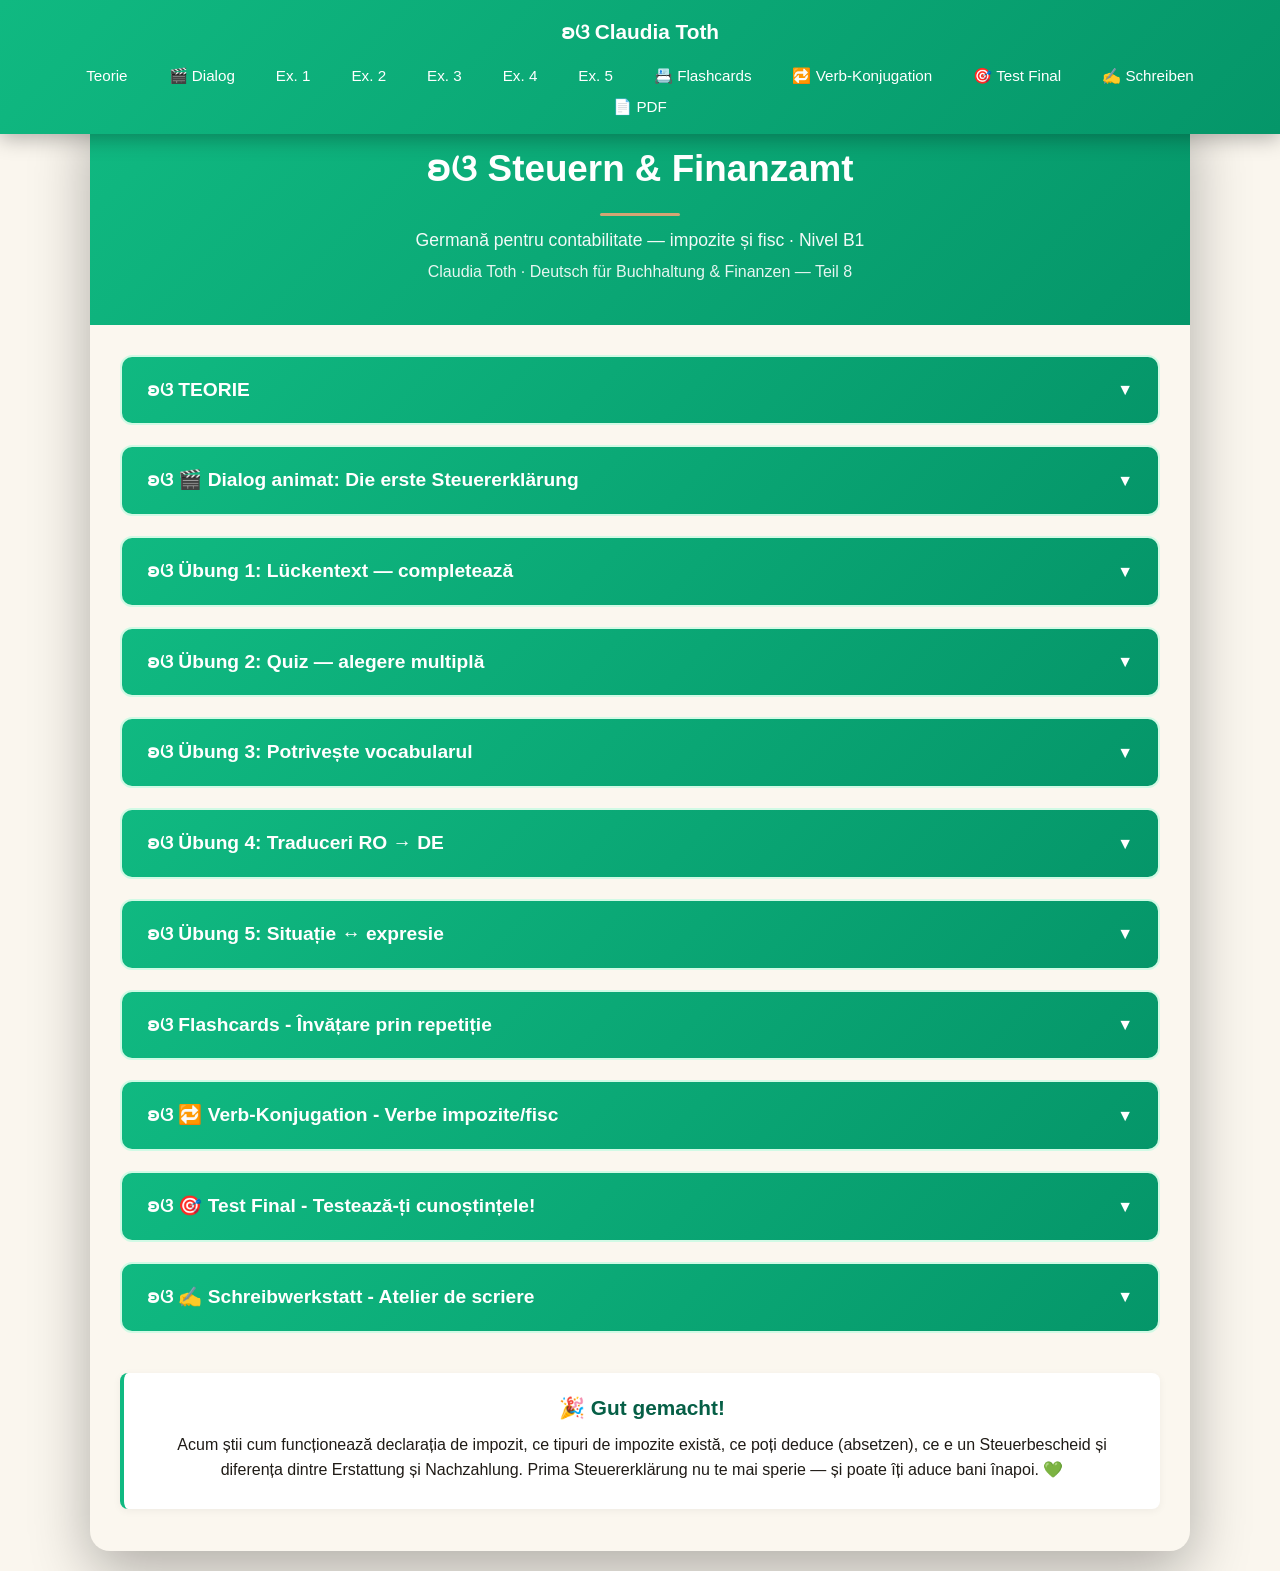
==== commit cd12535f: "Rebrand v2 culori: crem + auriu + emerald (mustar v1 eliminat) + PDF regenerat Co-Authored-By: Claud" ====
--- a/index.html
+++ b/index.html
@@ -116,7 +116,7 @@
                     <div class="exercise-instruction">
                         <strong>✍️ Sarcina de scriere:</strong> Scrie un text scurt (aprox. <strong>40-60 de cuvinte</strong>) — descrie cum faci (sau ai face) prima ta declarație de impozit în Germania, sau ce întrebări ai pentru consilierul fiscal. Folosește <strong>minimum 6 cuvinte</strong> din lecție.
                     </div>
-                    <div class="theory-box" style="background:#f0fdf4;">
+                    <div class="theory-box" style="background:#FBF7EF;">
                         <h4>💡 Răspunde la întrebările (Leitfragen):</h4>
                         <ul style="margin:6px 0 0 18px; line-height:1.7;">
                             <li>📝 <strong>Machen Sie eine Steuererklärung?</strong> (Faci o declarație de impozit?)</li>
@@ -126,10 +126,10 @@
                             <li>👩‍💼 <strong>Brauchen Sie einen Steuerberater?</strong> (Ai nevoie de un consilier fiscal?)</li>
                         </ul>
                     </div>
-                    <div class="theory-box" style="background:#fffbeb; border-left:4px solid #f59e0b;">
+                    <div class="theory-box" style="background:#F5F0E8; border-left:4px solid #D4A574;">
                         <h4>📝 Model (ca să-ți fie mai ușor):</h4>
                         <p class="de" style="color:#065f46;"><em>Dieses Jahr mache ich zum ersten Mal eine Steuererklärung. Ich möchte die Fahrtkosten zur Arbeit und eine Fortbildung von der Steuer absetzen. Dafür habe ich alle Belege gesammelt. Die Frist ist der 31. Juli. Ich gebe die Erklärung beim Finanzamt ab. Ich hoffe, ich bekomme eine Erstattung und keine Nachzahlung. Wenn es kompliziert wird, frage ich einen Steuerberater.</em></p>
-                        <p class="ro" style="color:#6b7280; font-style:italic;">(Anul acesta fac pentru prima dată o declarație de impozit. Vreau să deduc costurile de drum la muncă și un curs de perfecționare. Pentru asta am strâns toate documentele. Termenul e 31 iulie. Depun declarația la fisc. Sper să primesc o rambursare și nu o plată suplimentară. Dacă devine complicat, întreb un consilier fiscal.)</p>
+                        <p class="ro" style="color:#5A5147; font-style:italic;">(Anul acesta fac pentru prima dată o declarație de impozit. Vreau să deduc costurile de drum la muncă și un curs de perfecționare. Pentru asta am strâns toate documentele. Termenul e 31 iulie. Depun declarația la fisc. Sper să primesc o rambursare și nu o plată suplimentară. Dacă devine complicat, întreb un consilier fiscal.)</p>
                     </div>
                     <div style="text-align:center; margin-top:22px;">
                         <p style="color:#047857; margin-bottom:14px; font-size:1rem;">Când ești gata, trimite-mi textul tău prin formular. Îl citesc și îți dau feedback personalizat. 🦋</p>
--- a/styles.css
+++ b/styles.css
@@ -11,12 +11,12 @@
 
 body {
     font-family: 'Segoe UI', Tahoma, Geneva, Verdana, sans-serif;
-    background: linear-gradient(135deg, #10b981 0%, #059669 100%);
+    background: #FAF6EE;
     line-height: 1.6;
     padding: 0;
     padding-top: 80px;
     min-height: 100vh;
-    color: #374151;
+    color: #1F1B16;
 }
 
 /* ============================================
@@ -75,7 +75,7 @@
 .container {
     max-width: 1100px;
     margin: 20px auto;
-    background: white;
+    background: #FBF7EF;
     border-radius: 20px;
     box-shadow: 0 20px 60px rgba(0,0,0,0.3);
     overflow: hidden;
@@ -150,7 +150,7 @@
 .section-content {
     display: none;
     padding: 25px;
-    background: #f0fdf4;
+    background: #FBF7EF;
 }
 
 .section-content.active {
@@ -236,7 +236,7 @@
     gap: 12px;
     margin-bottom: 18px;
     padding: 10px 14px;
-    background: #f0fdf4;
+    background: #FBF7EF;
     border-left: 4px solid #10b981;
     border-radius: 6px;
 }
@@ -313,7 +313,7 @@
 }
 
 .example-box .ro {
-    color: #6b7280;
+    color: #5A5147;
     font-size: 0.95rem;
     margin-top: 4px;
 }
@@ -347,7 +347,7 @@
 }
 
 .theory-table tr:nth-child(even) {
-    background: #f0fdf4;
+    background: #FBF7EF;
 }
 
 .theory-table .verb {
@@ -361,7 +361,7 @@
 }
 
 .theory-table .ro-text {
-    color: #6b7280;
+    color: #5A5147;
     font-style: italic;
     font-size: 0.95rem;
 }
@@ -370,12 +370,12 @@
    EXERCIȚII
    ============================================ */
 .exercise-instruction {
-    background: #fffbeb;
-    border-left: 4px solid #f59e0b;
+    background: #F5F0E8;
+    border-left: 4px solid #D4A574;
     padding: 12px 18px;
     margin-bottom: 18px;
     border-radius: 8px;
-    color: #78350f;
+    color: #5A5147;
 }
 
 .exercise-item {
@@ -413,7 +413,7 @@
 }
 
 .input-group label {
-    color: #374151;
+    color: #1F1B16;
     font-size: 1rem;
     line-height: 1.5;
 }
@@ -463,7 +463,7 @@
 }
 
 .mc-option:hover {
-    background: #f0fdf4;
+    background: #FBF7EF;
 }
 
 .mc-option input[type="radio"] {
@@ -545,12 +545,12 @@
 }
 
 .btn-reset {
-    background: #6b7280;
+    background: #5A5147;
     color: white;
 }
 
 .btn-reset:hover {
-    background: #4b5563;
+    background: #433d35;
     transform: translateY(-2px);
     box-shadow: 0 8px 20px rgba(107, 114, 128, 0.4);
 }
@@ -627,7 +627,7 @@
 
 .flashcard .ro {
     font-size: 1.2rem;
-    color: #6b7280;
+    color: #5A5147;
     font-style: italic;
     display: none;
 }
@@ -642,7 +642,7 @@
     bottom: 12px;
     left: 0;
     right: 0;
-    color: #9ca3af;
+    color: #8a8175;
     font-size: 0.85rem;
 }
 
@@ -776,8 +776,8 @@
         -webkit-overflow-scrolling: touch;
         max-width: 100%;
         scrollbar-width: thin;
-        scrollbar-color: #f59e0b #fef3c7;
-        background-image: linear-gradient(to right, transparent calc(100% - 32px), rgba(245, 158, 11, 0.28) 100%);
+        scrollbar-color: #D4A574 #F5F0E8;
+        background-image: linear-gradient(to right, transparent calc(100% - 32px), rgba(212, 165, 116, 0.28) 100%);
         background-attachment: local;
         background-repeat: no-repeat;
     }
@@ -788,12 +788,12 @@
     }
     .theory-table::-webkit-scrollbar-track,
     .grammar-table::-webkit-scrollbar-track {
-        background: #fef3c7;
+        background: #F5F0E8;
         border-radius: 3px;
     }
     .theory-table::-webkit-scrollbar-thumb,
     .grammar-table::-webkit-scrollbar-thumb {
-        background: #f59e0b;
+        background: #D4A574;
         border-radius: 3px;
     }
 
@@ -801,15 +801,15 @@
     .grammar-table::before {
         content: '👈 Glisează lateral pentru toate coloanele 👉';
         display: block;
-        background: #fef3c7;
-        color: #92400e;
+        background: #F5F0E8;
+        color: #5A5147;
         padding: 6px 10px;
         font-size: 0.72rem;
         text-align: center;
         font-style: italic;
         border-radius: 6px 6px 0 0;
         white-space: nowrap;
-        border-bottom: 1px solid #f59e0b;
+        border-bottom: 1px solid #D4A574;
         position: sticky;
         left: 0;
     }
@@ -828,14 +828,14 @@
    ============================================ */
 .ro-translation {
     display: inline-block;
-    color: #6b7280;
+    color: #5A5147;
     font-style: italic;
     font-size: 0.88rem;
     font-weight: normal;
     line-height: 1.4;
     margin-top: 4px;
     padding-left: 8px;
-    border-left: 2px solid #fcd34d;
+    border-left: 2px solid #D4A574;
 }
 
 /* ============================================
@@ -858,7 +858,7 @@
 }
 
 .test-intro p {
-    color: #374151;
+    color: #1F1B16;
     margin-bottom: 15px;
 }
 
@@ -872,7 +872,7 @@
 
 .test-info-list li {
     padding: 8px 0;
-    color: #374151;
+    color: #1F1B16;
 }
 
 .btn-large {
@@ -921,7 +921,7 @@
 
 /* Întrebarea curentă */
 .test-question {
-    background: #f0fdf4;
+    background: #FBF7EF;
     padding: 25px;
     border-radius: 10px;
     margin-bottom: 20px;
@@ -937,35 +937,35 @@
 
 .test-question-content {
     font-size: 1.15rem;
-    color: #374151;
+    color: #1F1B16;
     line-height: 1.8;
     margin-bottom: 12px;
 }
 
 .test-blank {
-    background: #fef3c7;
+    background: #F5F0E8;
     padding: 4px 16px;
     border-radius: 6px;
-    border: 2px dashed #f59e0b;
-    color: #78350f;
+    border: 2px dashed #D4A574;
+    color: #5A5147;
     font-weight: bold;
     margin-right: 8px;
 }
 
 .test-translation {
     display: block;
-    color: #6b7280;
+    color: #5A5147;
     font-style: italic;
     margin: 10px 0;
     font-size: 0.95rem;
 }
 
 .test-ro-text {
-    background: #fff7ed;
+    background: #F5F0E8;
     padding: 15px;
     border-radius: 8px;
-    border-left: 4px solid #f59e0b;
-    color: #78350f;
+    border-left: 4px solid #D4A574;
+    color: #5A5147;
     font-weight: 500;
 }
 
@@ -1002,7 +1002,7 @@
 
 .test-mc .mc-option:hover {
     border-color: #10b981;
-    background: #f0fdf4;
+    background: #FBF7EF;
 }
 
 /* Controale wizard */
@@ -1015,12 +1015,12 @@
 }
 
 .btn-secondary {
-    background: #6b7280;
+    background: #5A5147;
     color: white;
 }
 
 .btn-secondary:hover {
-    background: #4b5563;
+    background: #433d35;
     transform: translateY(-2px);
     box-shadow: 0 4px 12px rgba(107, 114, 128, 0.4);
 }
@@ -1034,13 +1034,13 @@
 
 /* Buton ÎNAPOI LA TEORIE */
 .btn-back {
-    background: linear-gradient(135deg, #6366f1 0%, #4f46e5 100%);
+    background: linear-gradient(135deg, #5A5147 0%, #433d35 100%);
     color: white;
 }
 
 .btn-back:hover {
     transform: translateY(-2px);
-    box-shadow: 0 8px 20px rgba(99, 102, 241, 0.4);
+    box-shadow: 0 8px 20px rgba(90, 81, 71, 0.4);
 }
 
 .test-back-top {
@@ -1117,7 +1117,7 @@
 
 /* Stats categorii */
 .test-stats {
-    background: #f0fdf4;
+    background: #FBF7EF;
     padding: 20px;
     border-radius: 10px;
     margin-bottom: 20px;
@@ -1137,7 +1137,7 @@
 .test-stats li {
     padding: 8px 0;
     border-bottom: 1px solid #d1fae5;
-    color: #374151;
+    color: #1F1B16;
 }
 
 .test-stats li:last-child {
@@ -1244,7 +1244,7 @@
 
 .dm-tile {
     padding: 10px 14px;
-    background: #f0fdf4;
+    background: #FBF7EF;
     border: 2px solid #d1fae5;
     border-radius: 8px;
     cursor: pointer;
@@ -1261,9 +1261,9 @@
 }
 
 .dm-tile.dm-selected {
-    background: #fef3c7;
-    border-color: #f59e0b;
-    color: #78350f;
+    background: #F5F0E8;
+    border-color: #D4A574;
+    color: #5A5147;
 }
 
 .dm-tile.dm-correct {
@@ -1285,11 +1285,11 @@
     text-align: center;
     margin-top: 12px;
     padding: 10px;
-    background: #fffbeb;
-    border-radius: 8px;
-    color: #78350f;
+    background: #F5F0E8;
+    border-radius: 8px;
+    color: #5A5147;
     font-weight: 600;
-    border-left: 4px solid #f59e0b;
+    border-left: 4px solid #D4A574;
 }
 
 @keyframes shake {
@@ -1315,7 +1315,7 @@
 
 .sort-tile {
     padding: 8px 14px;
-    background: #f0fdf4;
+    background: #FBF7EF;
     border: 2px solid #d1fae5;
     border-radius: 8px;
     cursor: pointer;
@@ -1331,9 +1331,9 @@
 }
 
 .sort-tile.sort-selected {
-    background: #fef3c7;
-    border-color: #f59e0b;
-    color: #78350f;
+    background: #F5F0E8;
+    border-color: #D4A574;
+    color: #5A5147;
 }
 
 .sort-tile.sort-wrong {
@@ -1369,7 +1369,7 @@
 
 .sort-col:hover {
     border-color: #10b981;
-    background: #f0fdf4;
+    background: #FBF7EF;
 }
 
 .sort-col-title {
@@ -1406,8 +1406,8 @@
 .satzbau-answer {
     min-height: 50px;
     padding: 12px;
-    background: #fffbeb;
-    border: 2px dashed #f59e0b;
+    background: #F5F0E8;
+    border: 2px dashed #D4A574;
     border-radius: 8px;
     margin: 8px 0;
     display: flex;
@@ -1417,7 +1417,7 @@
 }
 
 .satzbau-answer-placeholder {
-    color: #9ca3af;
+    color: #8a8175;
     font-style: italic;
     font-size: 0.95rem;
 }
@@ -1427,7 +1427,7 @@
     flex-wrap: wrap;
     gap: 8px;
     padding: 10px;
-    background: #f0fdf4;
+    background: #FBF7EF;
     border-radius: 8px;
     margin-top: 8px;
 }
@@ -1510,18 +1510,18 @@
     border-radius: 8px;
     cursor: pointer;
     transition: all 0.2s;
-    color: #374151;
+    color: #1F1B16;
 }
 
 .mistake-opt:hover {
     border-color: #10b981;
-    background: #f0fdf4;
+    background: #FBF7EF;
 }
 
 .mistake-opt.mistake-picked {
-    border-color: #f59e0b;
-    background: #fef3c7;
-    color: #78350f;
+    border-color: #D4A574;
+    background: #F5F0E8;
+    color: #5A5147;
     font-weight: 600;
 }
 
@@ -1560,7 +1560,7 @@
     size: A4;
     margin: 18mm 14mm 22mm 14mm;
     @bottom-left { content: "ʚଓ © 2026 Claudia Toth"; font-size: 9pt; color: #065f46; }
-    @bottom-right { content: "pag. " counter(page) " / " counter(pages); font-size: 9pt; color: #6b7280; }
+    @bottom-right { content: "pag. " counter(page) " / " counter(pages); font-size: 9pt; color: #5A5147; }
 }
 
 @media print {
@@ -1628,7 +1628,7 @@
 }
 .cast-card .detail {
     font-size: 0.65rem;
-    color: #6b7280;
+    color: #5A5147;
     line-height: 1.2;
     margin-top: 2px;
 }
@@ -1640,8 +1640,8 @@
 /* Avatar 44×56px (NU dimensiune nativă!) — adăugat în template 28 mai 2026 */
 /* după bug raportat de Claudia pe A2 L2 (andreeas-diplom) */
 .andreea-note {
-    background: #fffbeb;
-    border-left: 4px solid #f59e0b;
+    background: #F5F0E8;
+    border-left: 4px solid #D4A574;
     border-radius: 0 8px 8px 0;
     padding: 12px 16px;
     margin: 14px 0;
@@ -1660,7 +1660,7 @@
 }
 .andreea-note-content .speaker {
     font-weight: 700;
-    color: #92400e;
+    color: #5A5147;
     font-size: 0.85rem;
     margin-bottom: 4px;
 }
@@ -1668,7 +1668,7 @@
     content: "💚 ";
 }
 .andreea-note-content .text {
-    color: #78350f;
+    color: #5A5147;
     font-size: 0.92rem;
     font-style: italic;
     line-height: 1.55;
@@ -1703,7 +1703,7 @@
     border-bottom: none;
 }
 .grammar-table tr:nth-child(even) {
-    background: #f0fdf4;
+    background: #FBF7EF;
 }
 
 /* ===== REGULA 14 PATCH â€” touch scroll mobile (fix raportat 31 mai 2026) ===== */
@@ -1729,8 +1729,8 @@
    DIALOG ANIMAT (motor Pflege) — Andreea ↔ Annette
    ============================================ */
 .animated-dialog { background: white; border-radius: 16px; padding: 20px; margin: 16px 0; box-shadow: 0 4px 18px rgba(6, 95, 70, 0.1); }
-.dialog-context { background: #f0fdf4; border-left: 4px solid #10b981; padding: 10px 14px; border-radius: 6px; color: #065f46; font-size: 0.9rem; margin-bottom: 18px; }
-.stage-container { background: linear-gradient(135deg, #f0fdf4 0%, #ecfdf5 100%); border-radius: 12px; padding: 24px 16px; margin: 14px 0; }
+.dialog-context { background: #FBF7EF; border-left: 4px solid #10b981; padding: 10px 14px; border-radius: 6px; color: #065f46; font-size: 0.9rem; margin-bottom: 18px; }
+.stage-container { background: linear-gradient(135deg, #FBF7EF 0%, #ecfdf5 100%); border-radius: 12px; padding: 24px 16px; margin: 14px 0; }
 .stage { display: grid; grid-template-columns: 1fr 1fr; gap: 24px; align-items: start; }
 .character-wrapper { display: flex; flex-direction: column; align-items: center; position: relative; transition: all 0.3s; opacity: 0.55; }
 .character-wrapper.speaking { opacity: 1; transform: scale(1.05); }
@@ -1746,7 +1746,7 @@
 .speech-bubble .bubble-de, .speech-bubble .bubble-ro { transition: opacity 0.18s ease; }
 .speech-bubble.text-fading .bubble-de, .speech-bubble.text-fading .bubble-ro { opacity: 0.15; }
 .bubble-de { color: #065f46; font-weight: 600; font-size: 0.95rem; margin-bottom: 6px; line-height: 1.4; }
-.bubble-ro { color: #6b7280; font-style: italic; font-size: 0.85rem; line-height: 1.4; }
+.bubble-ro { color: #5A5147; font-style: italic; font-size: 0.85rem; line-height: 1.4; }
 .dialog-controls { display: flex; justify-content: center; gap: 10px; margin: 16px 0 10px; flex-wrap: wrap; }
 .btn-dialog { background: linear-gradient(135deg, #10b981 0%, #059669 100%); color: white; border: none; padding: 10px 18px; border-radius: 8px; cursor: pointer; font-size: 0.92rem; font-weight: 600; transition: all 0.2s; font-family: inherit; }
 .btn-dialog:hover:not(:disabled) { transform: translateY(-2px); box-shadow: 0 4px 12px rgba(16, 185, 129, 0.3); }
@@ -1755,20 +1755,20 @@
 .progress-bar { height: 8px; background: #e5e7eb; border-radius: 4px; overflow: hidden; margin-bottom: 6px; }
 .progress-fill { height: 100%; background: linear-gradient(135deg, #10b981 0%, #059669 100%); transition: width 0.3s ease-out; width: 0%; }
 .progress-text { color: #065f46; font-size: 0.85rem; font-weight: 600; }
-.transcript-details { margin-top: 16px; background: #f0fdf4; border-radius: 8px; padding: 10px 14px; }
+.transcript-details { margin-top: 16px; background: #FBF7EF; border-radius: 8px; padding: 10px 14px; }
 .transcript-details summary { color: #065f46; font-weight: 600; cursor: pointer; padding: 4px 0; }
 .transcript-list { margin-top: 10px; }
 .reply-item { background: white; border-left: 4px solid #d1d5db; padding: 10px 12px; border-radius: 6px; margin-bottom: 8px; transition: all 0.3s; }
-.reply-item.active { border-left-color: #10b981; background: #f0fdf4; transform: translateX(4px); }
+.reply-item.active { border-left-color: #10b981; background: #FBF7EF; transform: translateX(4px); }
 .reply-header { display: flex; align-items: center; gap: 10px; margin-bottom: 6px; }
-.reply-num { color: #6b7280; font-size: 0.85rem; font-weight: 700; }
+.reply-num { color: #5A5147; font-size: 0.85rem; font-weight: 700; }
 .reply-speaker { color: #065f46; font-weight: 600; font-size: 0.88rem; flex: 1; }
 .speaker-andreea { color: #047857; }
 .speaker-annette { color: #a21caf; }
 .btn-replay-reply { background: #ecfdf5; border: 1px solid #10b981; color: #065f46; border-radius: 6px; padding: 3px 8px; cursor: pointer; font-size: 0.8rem; }
 .btn-replay-reply:hover { background: #d1fae5; }
 .reply-de { color: #065f46; font-weight: 600; font-size: 0.92rem; line-height: 1.45; }
-.reply-ro { color: #6b7280; font-style: italic; font-size: 0.85rem; margin-top: 2px; }
+.reply-ro { color: #5A5147; font-style: italic; font-size: 0.85rem; margin-top: 2px; }
 @media (max-width: 768px) {
     .stage { grid-template-columns: 1fr; gap: 32px; }
 }
@@ -1794,7 +1794,7 @@
 .speaker-berger { color: #1d4ed8; }
 
 /* ===== Frau Vogel — avatar emoji (Steuerberaterin / Steuern) ===== */
-.vogel-avatar { background: linear-gradient(135deg, #fef3c7 0%, #fde68a 100%); font-size: 44px; }
+.vogel-avatar { background: linear-gradient(135deg, #F5F0E8 0%, #fde68a 100%); font-size: 44px; }
 .speaker-vogel { color: #a16207; }
 
 /* ===== Herr Schmitt — avatar emoji (Controller / Kostenrechnung) ===== */
@@ -1807,4 +1807,16 @@
 
 /* ===== Frau Lange — avatar emoji (Forderungsmanagement / Mahnwesen) ===== */
 .lange-avatar { background: linear-gradient(135deg, #ffedd5 0%, #fed7aa 100%); font-size: 44px; }
-.speaker-lange { color: #c2410c; }+.speaker-lange { color: #c2410c; }
+
+/* ===== BRAND v2 — linie aurie 80x3px sub h1 (rebrand iunie 2026) ===== */
+.header h1 { position: relative; }
+.header h1::after {
+    content: "";
+    display: block;
+    width: 80px;
+    height: 3px;
+    background: #D4A574;
+    margin: 14px auto 0;
+    border-radius: 2px;
+}
